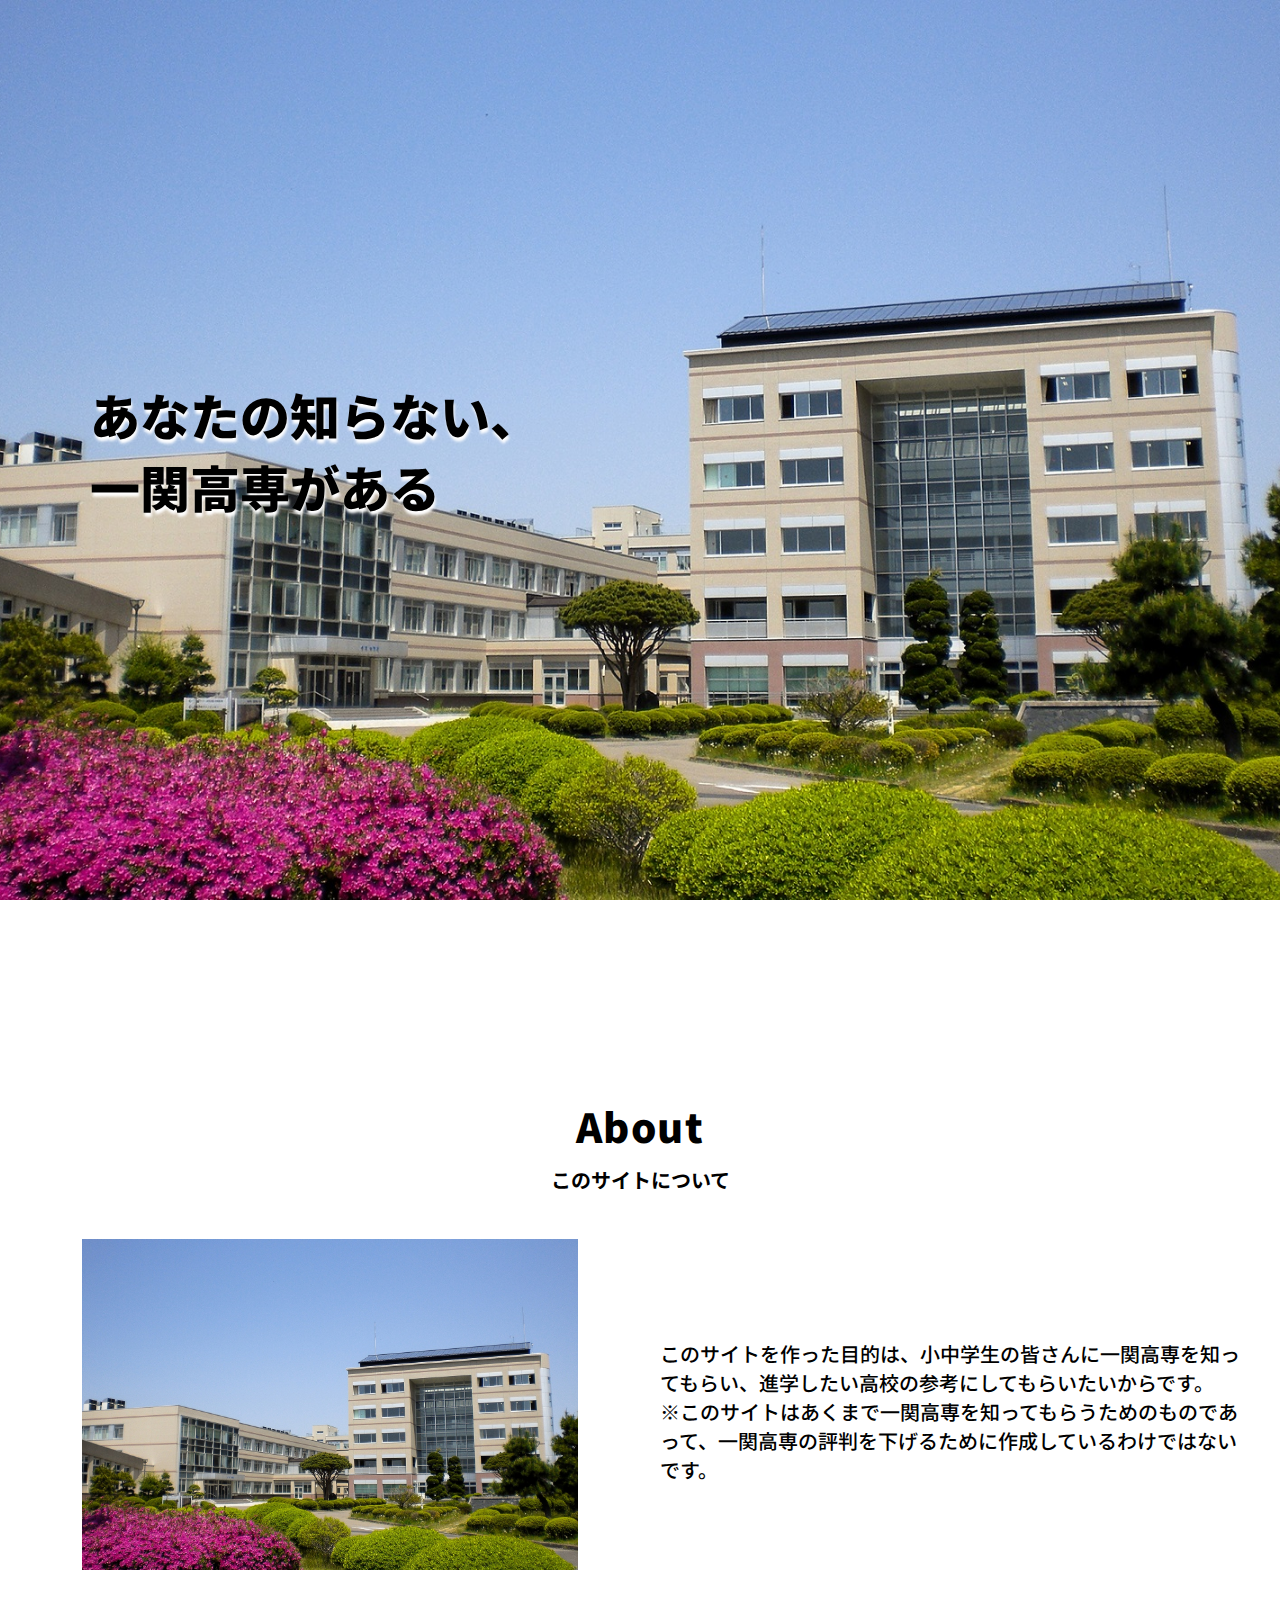
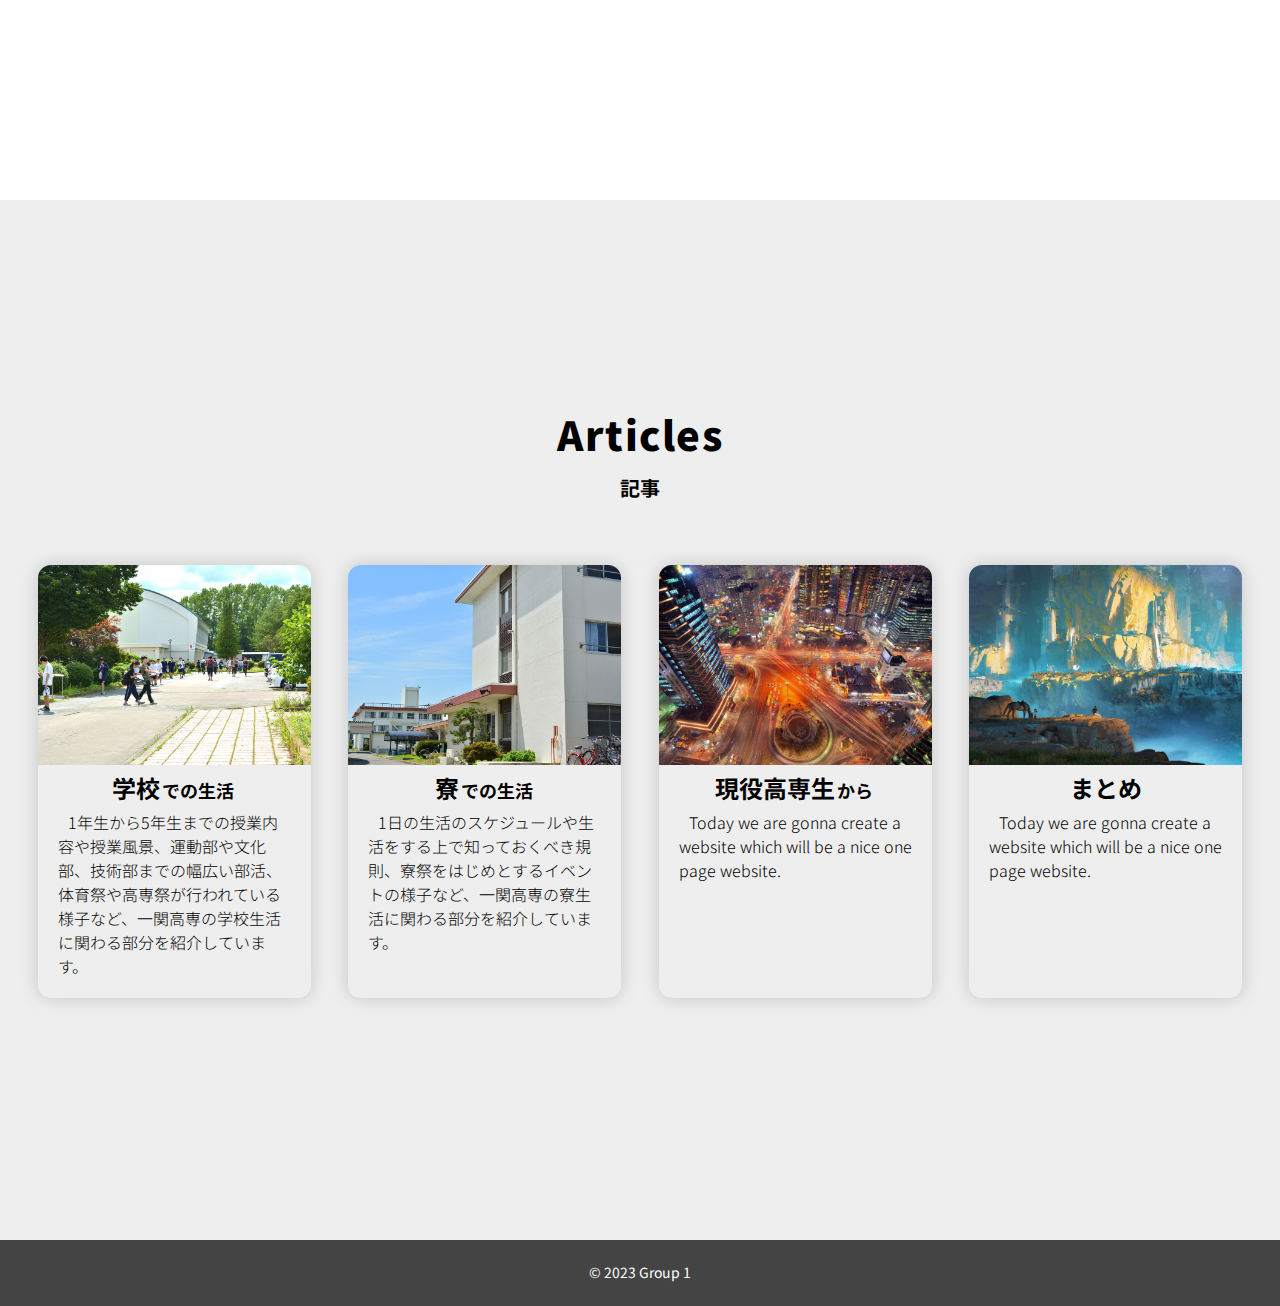
==== index.html @ a09051f8 "all done the first(students) page" ====
<!DOCTYPE html>
<html lang="ja">
<head>
    <meta charset="UTF-8">
    <meta name="viewport" content="width=device-width, initial-scale=1.0">
    <title>高専生の日常が丸わかり | トップページ</title>
    <meta name="description" content="トップページ | 高専生の日常が丸わかり">
    <link rel="icon" href="./images/badge.png">
    <link rel="stylesheet" href="./style.css">
</head>

<body>
    <!-- <header>
        <div class="header container">
            <div class="nav-bar">
                <div class="nav-list"></div>
            </div>
            <nav>
                <div class="hamburger"><div class="bar"></div></div>
                <ul>
                    <li><a href="./">Home</a></li>
                    <li><a href="./">Article</a></li>
                    <li><a href="./">About</a></li>
                </ul>
            </nav>
        </div>
    </header> -->

    <!-- Hero Section -->
    <section id="hero">
        <div class="hero container">
            <div>
                <h1>あなたの知らない、</h1>
                <h1>一関高専がある</h1>
            </div>
        </div>
    </section>
    <!-- End Hero Section -->
    
    <!-- About Section -->
    <section id="about">
        <div class="about container">
            <div class="about-top">
                <h1 class="section-title">About</h1>
                <p class="section-title-description">このサイトについて</p>
            </div>
            <div class="about-bottom">
                <div class="about-img">
                    <img src="./images/hero.jpg" alt="">
                </div>
                <div class="about-text">
                    <p>このサイトを作った目的は、小中学生の皆さんに一関高専を知ってもらい、進学したい高校の参考にしてもらいたいからです。<br>※このサイトはあくまで一関高専を知ってもらうためのものであって、一関高専の評判を下げるために作成しているわけではないです。</p>
                </div>
            </div>
        </div>
    </section>
    <!-- End About Section -->

    <!-- Article Section -->
    <section id="article">
        <div class="article container">
            <div class="article-top">
                <h1 class="section-title">Articles</h1>
                <p class="section-title-description">記事</p>
            </div>
            <div class="article-bottom">
                <div class="article-item">
                    <a href="./pages/school/" class="article-img">
                        <img src="./images/school-top.jpg" alt="ダミー画像">
                    </a>
                    <h2>学校<span>での生活</span></h2>
                    <p>1年生から5年生までの授業内容や授業風景、運動部や文化部、技術部までの幅広い部活、体育祭や高専祭が行われている様子など、一関高専の学校生活に関わる部分を紹介しています。</p>
                </div>
                <div class="article-item">
                    <a href="./pages/dormitory/" class="article-img">
                        <img src="./images/dormitory-top.jpg" alt="ダミー画像">
                    </a>
                    <h2>寮<span>での生活</span></h2>
                    <p>1日の生活のスケジュールや生活をする上で知っておくべき規則、寮祭をはじめとするイベントの様子など、一関高専の寮生活に関わる部分を紹介しています。</p>
                </div>
                <div class="article-item">
                    <a href="./pages/from-us/" class="article-img">
                        <img src="./images/from-us.jpg" alt="ダミー画像">
                    </a>
                    <h2>現役高専生<span>から</span></h2>
                    <p>Today we are gonna create a website which will be a nice one page website. </p>
                </div>
                <div class="article-item">
                    <a href="./pages/finish/" class="article-img">
                        <img src="./images/finish.jpg" alt="ダミー画像">
                    </a>
                    <h2>まとめ</h2>
                    <p>Today we are gonna create a website which will be a nice one page website. </p>
                </div>

            </div>
        </div>
    </section>
    <!-- End Article Section -->

    <footer>
        <small>&copy; 2023 Group 1</small>
    </footer>
</body>
</html>
---- style.css ----
@import url("https://fonts.googleapis.com/css2?family=Noto+Sans+JP:wght@300;500;700;900&display=swap");
* {
  padding: 0;
  margin: 0;
  box-sizing: border-box;
}

html {
  font-size: 10px;
  font-family: "Noto Sans JP", sans-serif;
  background-color: #eee;
}

a {
  text-decoration: none;
}

img {
  width: 100%;
  height: 100%;
}

.container {
  min-height: 100vh;
  display: flex;
  align-content: center;
  justify-content: center;
  align-items: center;
  text-align: center;
  flex-wrap: wrap;
  width: 100%;
}

.section-title {
  font-size: 4rem;
  font-weight: 900;
  margin-bottom: 10px;
  letter-spacing: 0.15rem;
}
.section-title-description {
  font-size: 2rem;
  font-weight: 700;
  text-align: center;
  margin-bottom: 25px;
}

/* ===== Header =====*/
header {
  position: fixed;
  z-index: 1000;
  top: 0;
  left: 0;
  width: 100%;
  height: auto;
  background-image: linear-gradient(45deg, #FF6B95, #FFC796);
}
header .header {
  min-height: 8vh;
  background-color: linear-gradient(45deg, #FF6B95, #FFC796);
  transition: 0.3 ease background-color;
}
header nav {
  display: flex;
  align-items: center;
  justify-content: center;
  width: 100%;
  height: 100%;
}
header nav ul {
  list-style-type: none;
  position: initial;
  display: block;
  width: -moz-fit-content;
  width: fit-content;
}
header nav ul li {
  display: inline-block;
}
header nav ul li:hover a {
  color: crimson;
}
header nav ul li a {
  font-size: 1.8rem;
  color: white;
}
header nav ul li a::after {
  display: none;
}
header .hamburger {
  display: none;
  height: 60px;
  width: 60px;
  border: 3px solid #fff;
}

/* ===== End Header =====*/
/* ====== Hero Section ====== */
#hero {
  background-image: url(./images/hero.jpg);
  background-size: cover;
  background-position: top center;
  position: relative;
  z-index: 1;
}
@media (max-width: 550px) {
  #hero {
    background-image: url(./images/hero_long.jpg);
  }
}
#hero::after {
  content: "";
  position: absolute;
  left: 0;
  top: 0;
  height: 100%;
  width: 100%;
  background-color: #fff;
  opacity: 0;
  z-index: -1;
}
#hero .hero {
  max-width: 1200px;
  margin: 0 auto;
  padding: 0 50px;
  justify-content: flex-start;
}
#hero h1 {
  display: block;
  width: -moz-fit-content;
  width: fit-content;
  font-size: 5rem;
  font-weight: 900;
  position: relative;
  color: black;
  text-shadow: 1px 4px 3px #fff;
}

/* ====== End Hero Section ====== */
/* ====== About Section ====== */
#about {
  background: #fff;
}
#about .about-top {
  max-width: 500px;
}
#about .about-bottom {
  flex-direction: row;
  align-items: center;
  justify-content: center;
  margin: 20px;
}
@media (min-width: 768px) {
  #about .about-bottom {
    display: flex;
    flex-wrap: wrap;
  }
}
#about .about-img {
  margin: 0 auto;
  margin-bottom: 10px;
}
@media (min-width: 601px) {
  #about .about-img {
    width: 70%;
  }
}
@media (min-width: 768px) {
  #about .about-img {
    width: 50%;
  }
}
@media (min-width: 1200px) {
  #about .about-img {
    width: 40%;
  }
}
#about .about-text {
  text-align: left;
  font-size: 1.5rem;
  font-weight: 500;
}
@media (min-width: 768px) {
  #about .about-text {
    font-size: 1.75rem;
    padding: 20px;
    width: 50%;
  }
}
@media (min-width: 1200px) {
  #about .about-text {
    font-size: 2rem;
  }
}

/* ====== End About Section ====== */
/* ====== Article Section ====== */
#article .article {
  flex-direction: column;
  margin: 70px auto;
}
#article .article-top {
  max-width: 500px;
}
#article .article-bottom {
  display: flex;
  justify-content: center;
  flex-wrap: wrap;
}
@media (min-width: 768px) {
  #article .article-bottom {
    flex-basis: 45%;
    margin: 2.5%;
  }
}
@media (min-width: 1200px) {
  #article .article-bottom {
    flex-basis: 22%;
    margin: 1.5%;
  }
}
#article .article-img {
  height: 20rem;
  display: flex;
  overflow: hidden;
  position: relative;
}
#article .article-img img {
  -o-object-fit: cover;
     object-fit: cover;
  transition: 0.3s ease;
}
#article .article-item {
  flex-basis: 80%;
  display: inline-block;
  align-items: flex-start;
  justify-content: center;
  flex-direction: column;
  border-radius: 13px;
  padding-bottom: 20px;
  margin: 3%;
  background-size: cover;
  box-shadow: 0 0 18px 0 rgba(0, 0, 0, 0.1725490196);
  transition: 0.3s ease box-shadow;
  overflow: hidden;
}
@media (min-width: 600px) {
  #article .article-item {
    flex-basis: 65%;
  }
}
@media (min-width: 768px) {
  #article .article-item {
    flex-basis: 45%;
    margin: 2.5%;
  }
}
@media (min-width: 1200px) {
  #article .article-item {
    flex-basis: 22%;
    margin: 1.5%;
  }
}
#article .article-item h2 {
  padding: 5px 20px;
  font-size: 2.4rem;
  font-weight: 700;
}
#article .article-item span {
  font-size: 1.8rem;
  font-weight: 700;
  padding: 0 2px;
}
#article .article-item p {
  padding: 0 20px;
  font-size: 1.6rem;
  font-weight: 300;
  text-indent: 1rem;
  text-align: left;
}
#article .article-item:hover {
  box-shadow: 0px 0px 5px 0px rgba(0, 0, 0, 0.1725490196);
}
#article .article-item:hover .article-img img {
  transform: scale(1.1);
}

/* ====== End Article Section ====== */
/* ====== Footer====== */
footer {
  padding: 25px 0;
  text-align: center;
  background: #444;
}
footer small {
  color: #fff;
  font-size: 14px;
  line-height: 1;
}

/* ====== End Footer ====== *//*# sourceMappingURL=style.css.map */
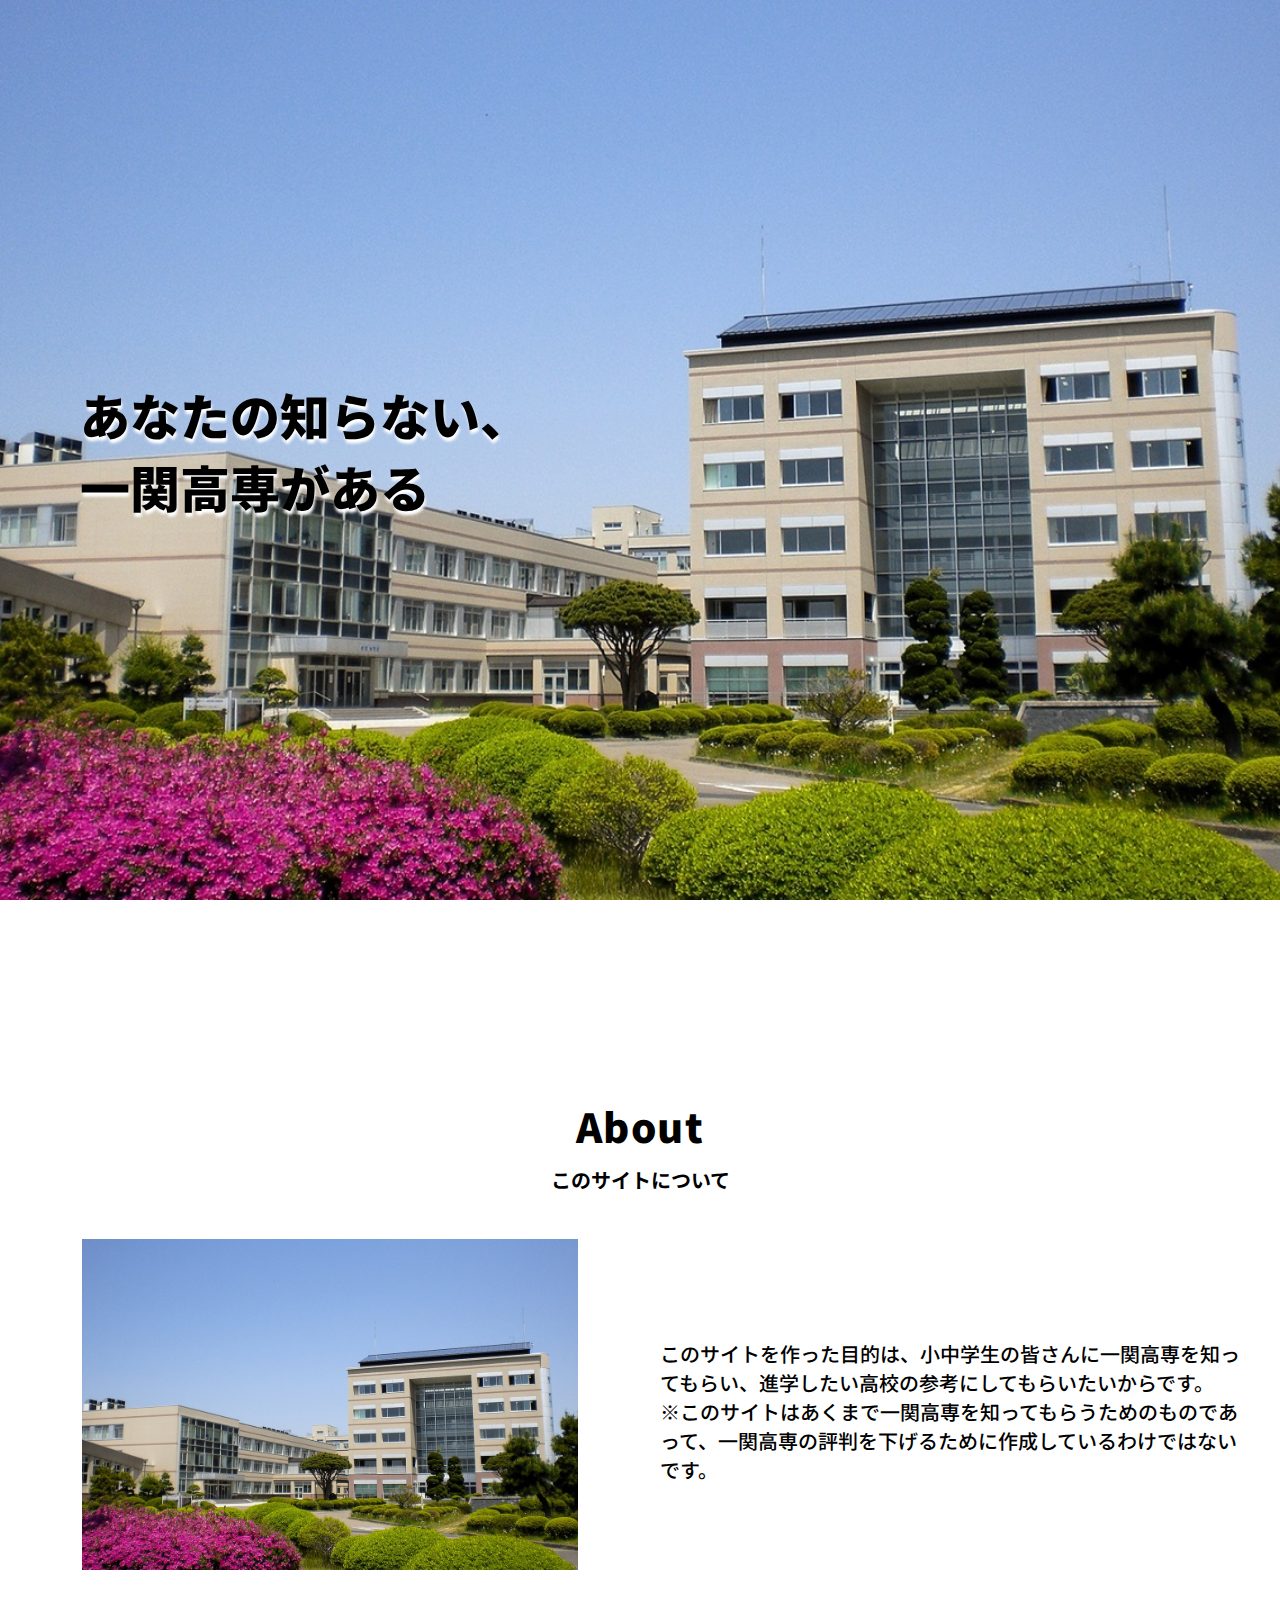
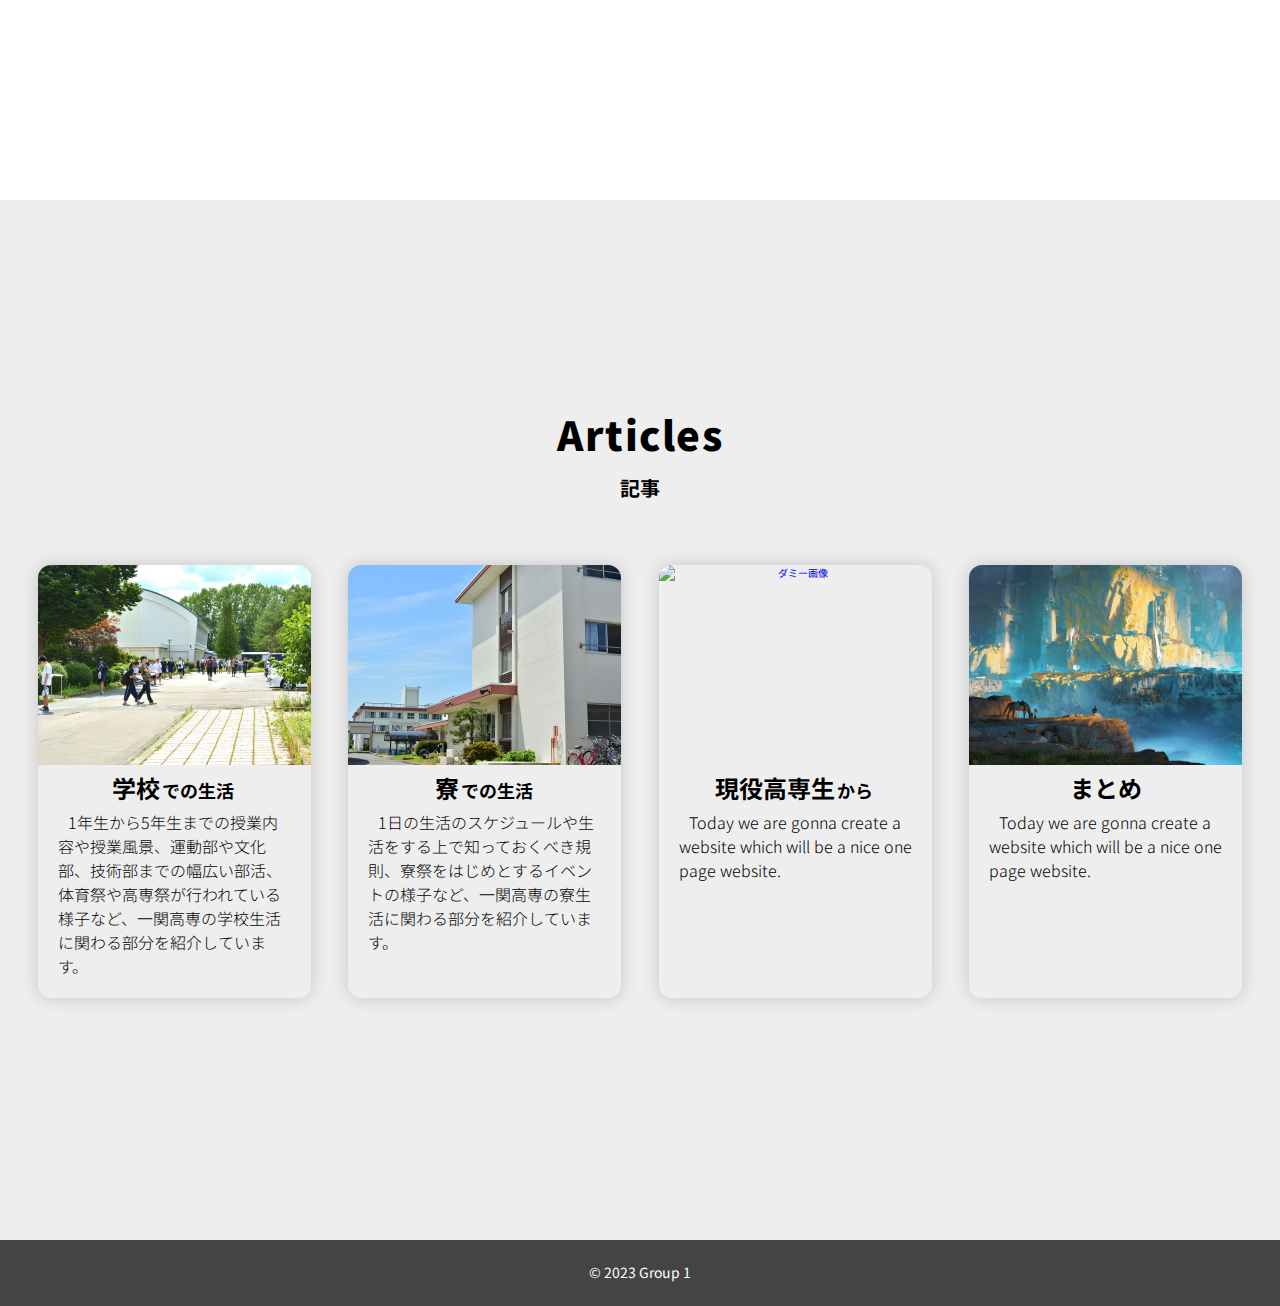
==== commit cdffbbef: "all done the event page" ====
--- a/index.html
+++ b/index.html
@@ -12,16 +12,10 @@
 <body>
     <!-- <header>
         <div class="header container">
-            <div class="nav-bar">
-                <div class="nav-list"></div>
-            </div>
+            <div class="nav-bar"><div class="nav-list"></div></div>
             <nav>
                 <div class="hamburger"><div class="bar"></div></div>
-                <ul>
-                    <li><a href="./">Home</a></li>
-                    <li><a href="./">Article</a></li>
-                    <li><a href="./">About</a></li>
-                </ul>
+                <ul><li><a href="./">Home</a></li></ul>
             </nav>
         </div>
     </header> -->
@@ -29,8 +23,8 @@
     <!-- Hero Section -->
     <section id="hero">
         <div class="hero container">
-            <div>
-                <h1>あなたの知らない、</h1>
+            <div class="hero-title">
+                <h1>あなたの<wbr>知らない、</h1>
                 <h1>一関高専がある</h1>
             </div>
         </div>
--- a/style.css
+++ b/style.css
@@ -102,7 +102,7 @@
   position: relative;
   z-index: 1;
 }
-@media (max-width: 550px) {
+@media (max-width: 667px) {
   #hero {
     background-image: url(./images/hero_long.jpg);
   }
@@ -121,16 +121,25 @@
 #hero .hero {
   max-width: 1200px;
   margin: 0 auto;
-  padding: 0 50px;
   justify-content: flex-start;
 }
+#hero .hero-title {
+  padding: 0 20px;
+}
+@media (min-width: 1200px) {
+  #hero .hero-title {
+    padding: 0 40px;
+  }
+}
 #hero h1 {
+  font-size: clamp(4rem, 8vw, 5rem);
+  word-break: keep-all;
+  font-weight: 900;
+  text-align: left;
+  position: relative;
   display: block;
   width: -moz-fit-content;
   width: fit-content;
-  font-size: 5rem;
-  font-weight: 900;
-  position: relative;
   color: black;
   text-shadow: 1px 4px 3px #fff;
 }
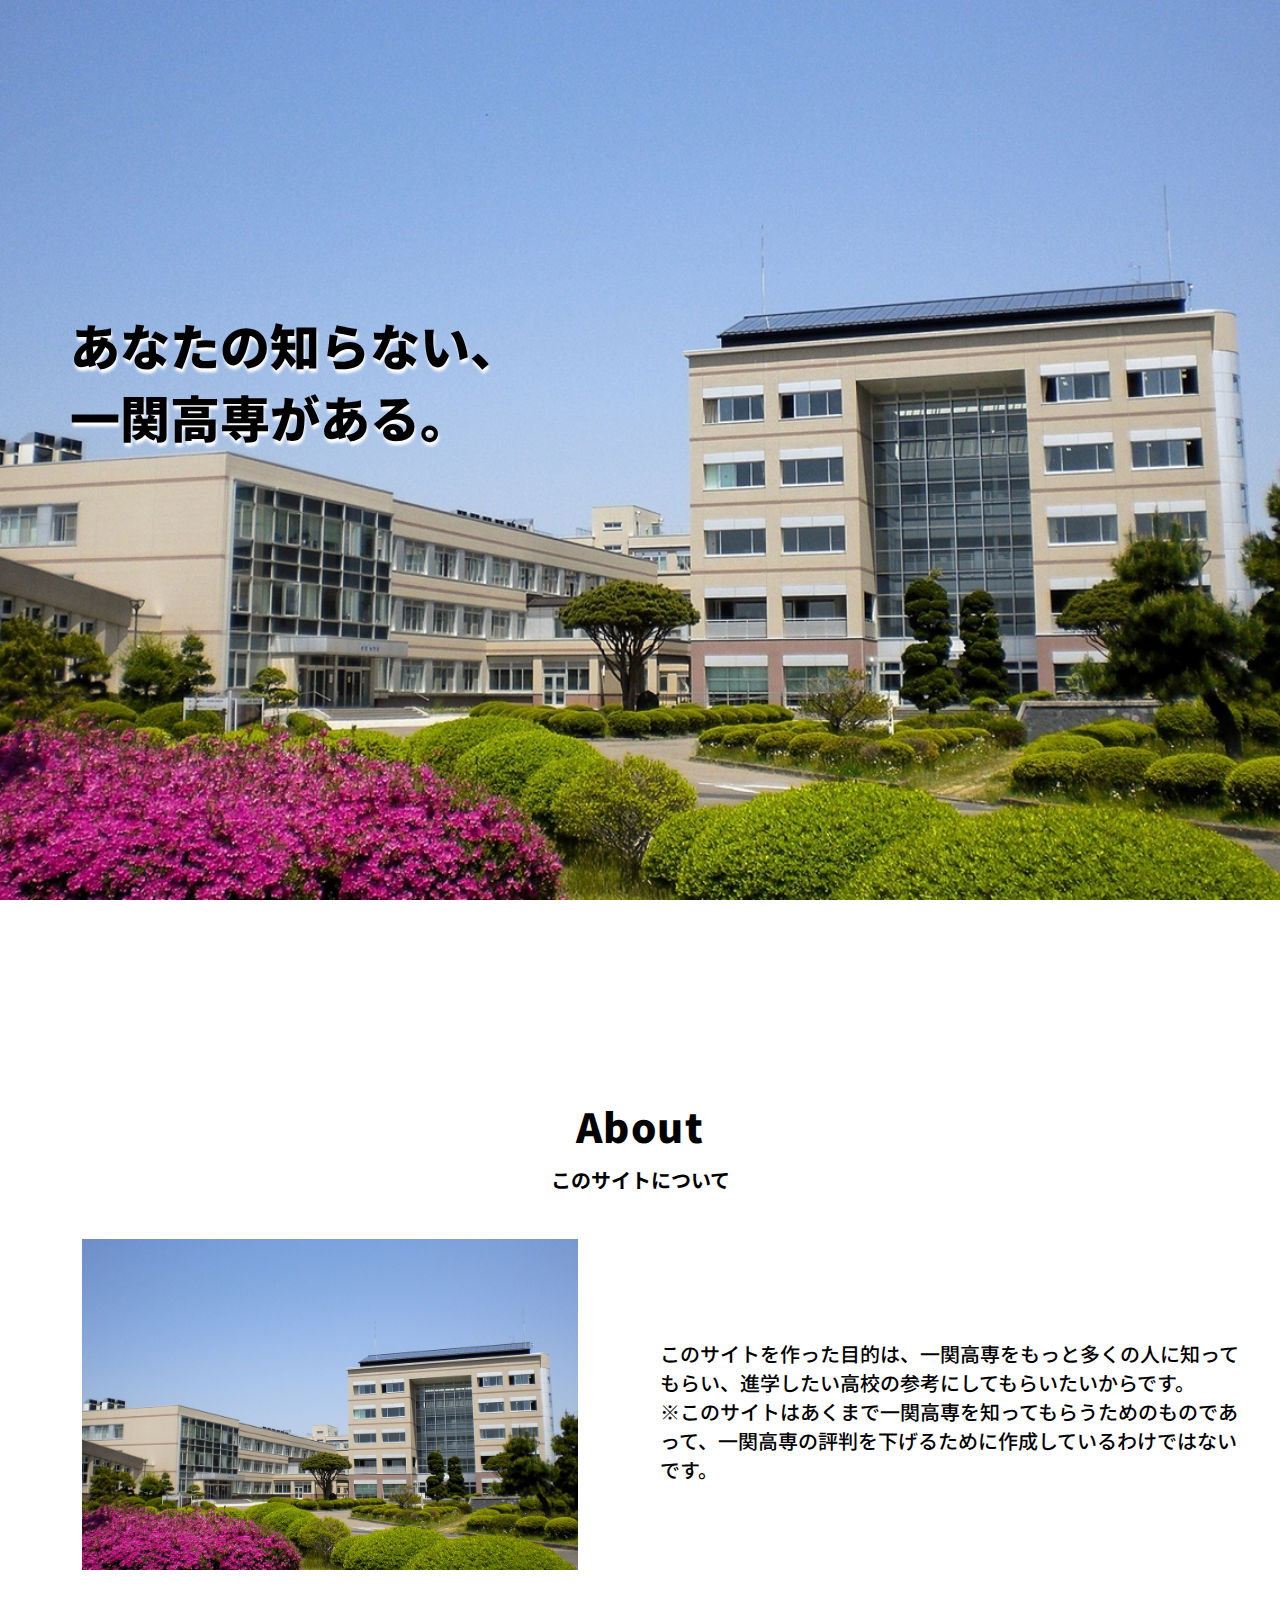
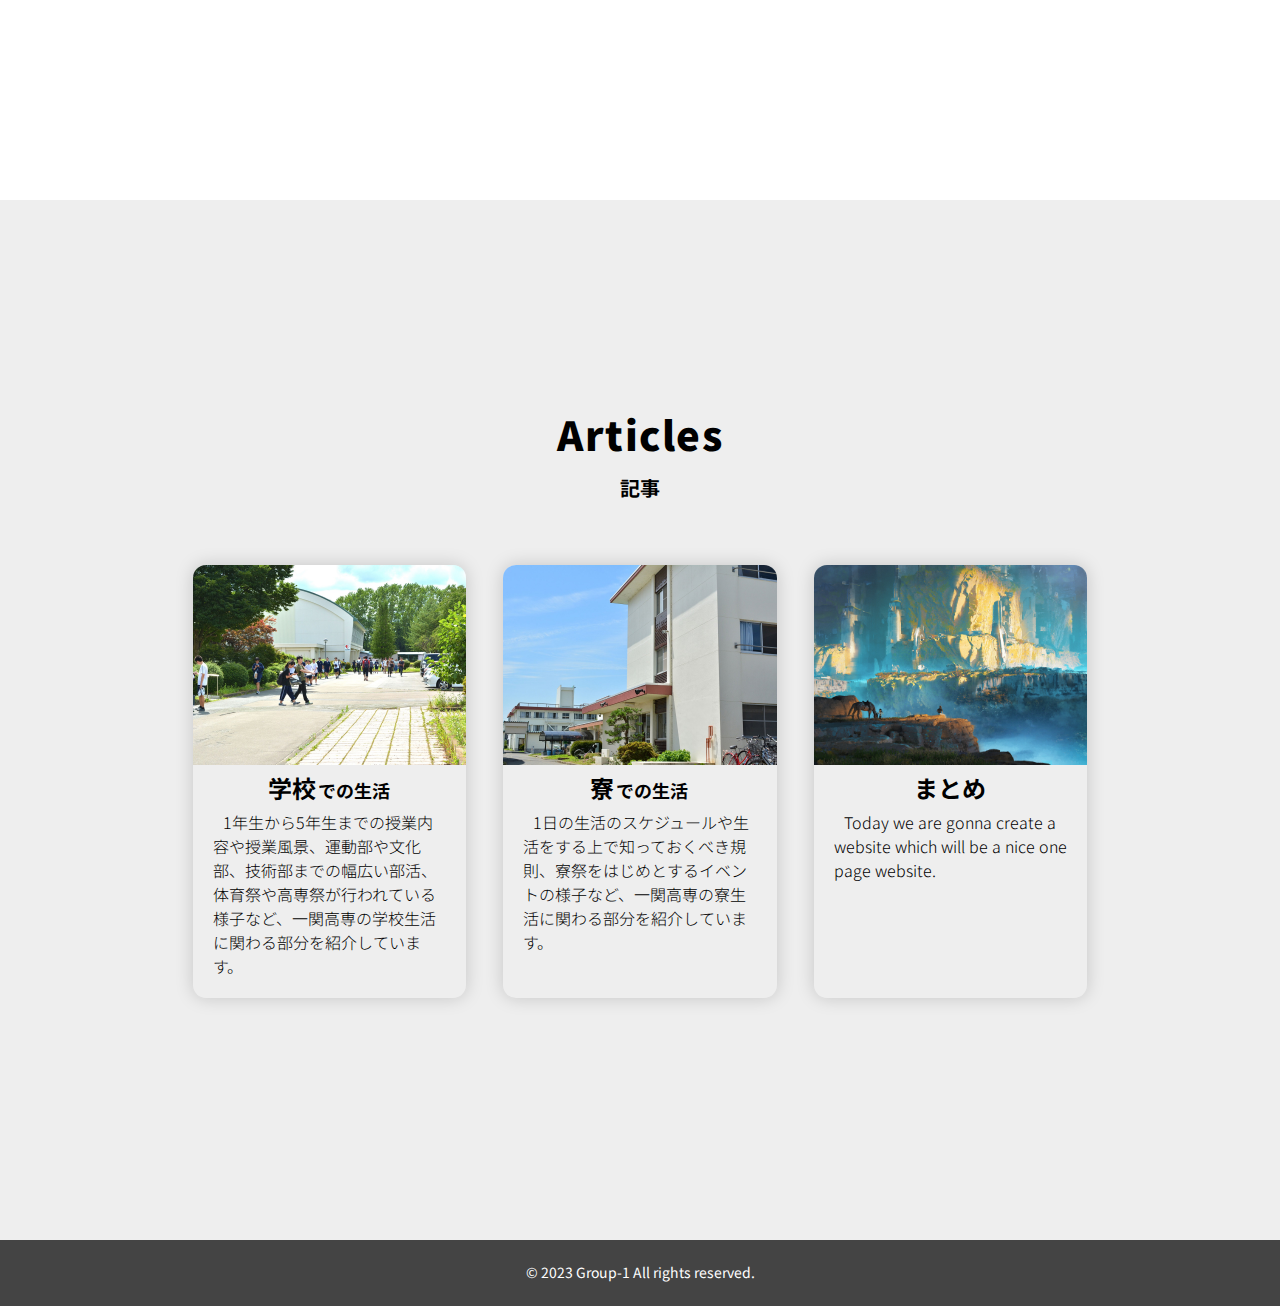
==== commit caae21f3: "adjusted top page title" ====
--- a/index.html
+++ b/index.html
@@ -25,7 +25,7 @@
         <div class="hero container">
             <div class="hero-title">
                 <h1>あなたの<wbr>知らない、</h1>
-                <h1>一関高専がある</h1>
+                <h1>一関高専<wbr>がある。</h1>
             </div>
         </div>
     </section>
@@ -43,7 +43,7 @@
                     <img src="./images/hero.jpg" alt="">
                 </div>
                 <div class="about-text">
-                    <p>このサイトを作った目的は、小中学生の皆さんに一関高専を知ってもらい、進学したい高校の参考にしてもらいたいからです。<br>※このサイトはあくまで一関高専を知ってもらうためのものであって、一関高専の評判を下げるために作成しているわけではないです。</p>
+                    <p>このサイトを作った目的は、一関高専をもっと多くの人に知ってもらい、進学したい高校の参考にしてもらいたいからです。<br>※このサイトはあくまで一関高専を知ってもらうためのものであって、一関高専の評判を下げるために作成しているわけではないです。</p>
                 </div>
             </div>
         </div>
@@ -72,13 +72,7 @@
                     <h2>寮<span>での生活</span></h2>
                     <p>1日の生活のスケジュールや生活をする上で知っておくべき規則、寮祭をはじめとするイベントの様子など、一関高専の寮生活に関わる部分を紹介しています。</p>
                 </div>
-                <div class="article-item">
-                    <a href="./pages/from-us/" class="article-img">
-                        <img src="./images/from-us.jpg" alt="ダミー画像">
-                    </a>
-                    <h2>現役高専生<span>から</span></h2>
-                    <p>Today we are gonna create a website which will be a nice one page website. </p>
-                </div>
+                <!-- 最悪、要らない -->
                 <div class="article-item">
                     <a href="./pages/finish/" class="article-img">
                         <img src="./images/finish.jpg" alt="ダミー画像">
@@ -93,7 +87,7 @@
     <!-- End Article Section -->
 
     <footer>
-        <small>&copy; 2023 Group 1</small>
+        <small>&copy; 2023 Group-1 All rights reserved.</small>
     </footer>
 </body>
 </html>--- a/style.css
+++ b/style.css
@@ -18,6 +18,19 @@
 img {
   width: 100%;
   height: 100%;
+}
+
+::-webkit-scrollbar {
+  width: 7.5px;
+}
+
+::-webkit-scrollbar-thumb {
+  background: rgba(81, 81, 81, 0.259);
+  border-radius: 999px;
+}
+
+::-webkit-scrollbar-track {
+  background: #eee;
 }
 
 .container {
@@ -124,24 +137,29 @@
   justify-content: flex-start;
 }
 #hero .hero-title {
-  padding: 0 20px;
-}
-@media (min-width: 1200px) {
+  margin: 0 30px;
+  position: relative;
+}
+@media (max-width: 667px) {
   #hero .hero-title {
-    padding: 0 40px;
+    margin: 0 0 0 30px;
+  }
+}
+@media (max-width: 1300px) {
+  #hero .hero-title {
+    top: -70px;
   }
 }
 #hero h1 {
-  font-size: clamp(4rem, 8vw, 5rem);
+  font-size: clamp(4.2rem, 8vw, 5rem);
   word-break: keep-all;
   font-weight: 900;
   text-align: left;
-  position: relative;
+  color: black;
+  text-shadow: 1px 4px 3px #fff;
   display: block;
   width: -moz-fit-content;
   width: fit-content;
-  color: black;
-  text-shadow: 1px 4px 3px #fff;
 }
 
 /* ====== End Hero Section ====== */
@@ -149,6 +167,9 @@
 #about {
   background: #fff;
 }
+#about .about {
+  padding: 70px 0;
+}
 #about .about-top {
   max-width: 500px;
 }
@@ -205,7 +226,7 @@
 /* ====== Article Section ====== */
 #article .article {
   flex-direction: column;
-  margin: 70px auto;
+  margin: 70px 0;
 }
 #article .article-top {
   max-width: 500px;
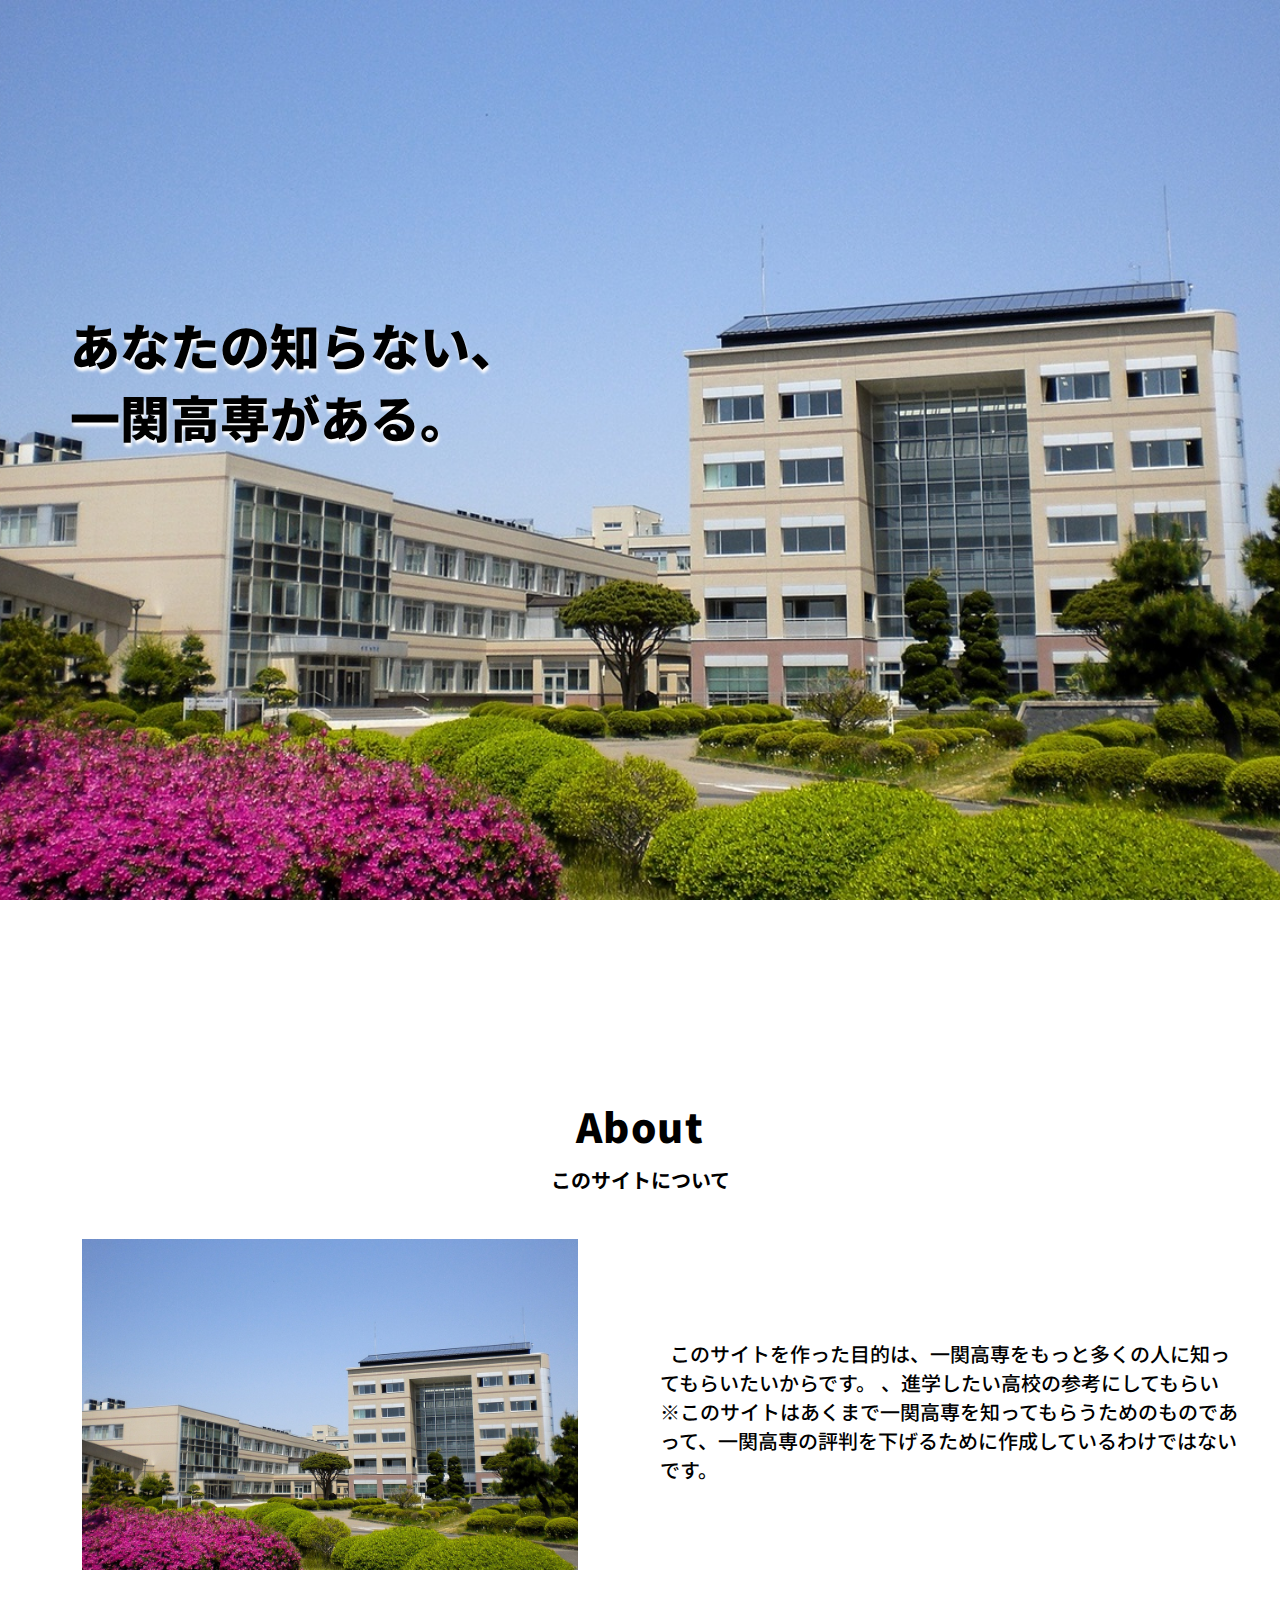
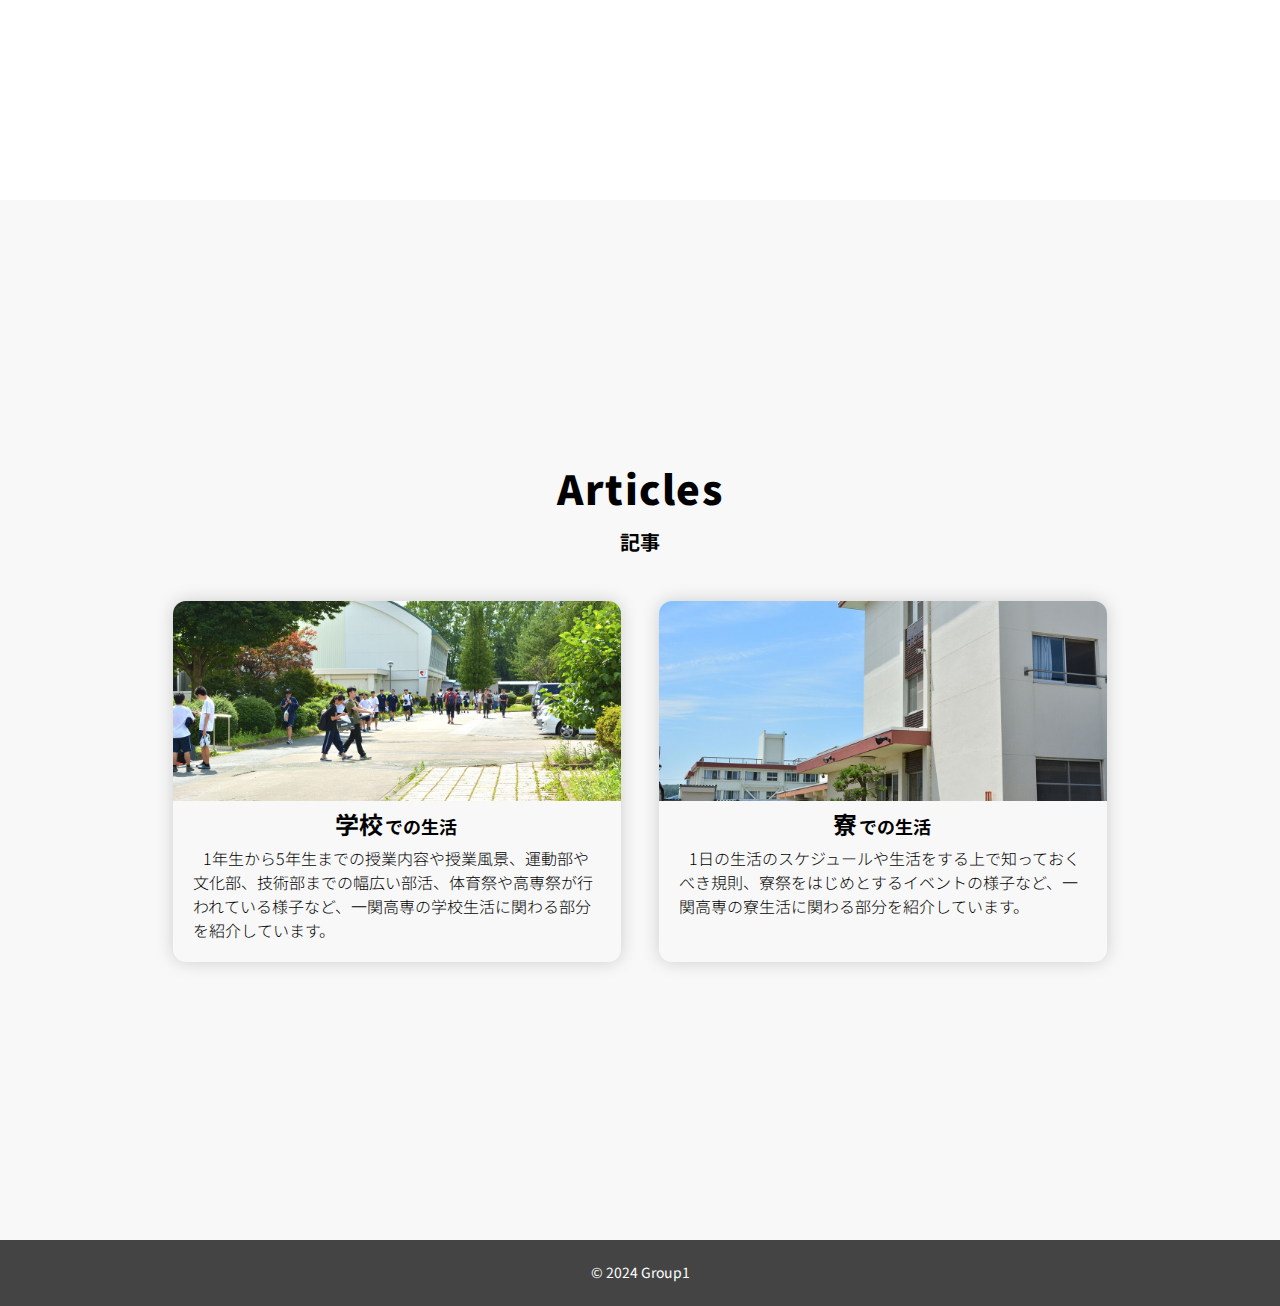
==== commit 51621a2d: "undone the about of top page" ====
--- a/index.html
+++ b/index.html
@@ -10,16 +10,6 @@
 </head>
 
 <body>
-    <!-- <header>
-        <div class="header container">
-            <div class="nav-bar"><div class="nav-list"></div></div>
-            <nav>
-                <div class="hamburger"><div class="bar"></div></div>
-                <ul><li><a href="./">Home</a></li></ul>
-            </nav>
-        </div>
-    </header> -->
-
     <!-- Hero Section -->
     <section id="hero">
         <div class="hero container">
@@ -43,7 +33,9 @@
                     <img src="./images/hero.jpg" alt="">
                 </div>
                 <div class="about-text">
-                    <p>このサイトを作った目的は、一関高専をもっと多くの人に知ってもらい、進学したい高校の参考にしてもらいたいからです。<br>※このサイトはあくまで一関高専を知ってもらうためのものであって、一関高専の評判を下げるために作成しているわけではないです。</p>
+                    <p>このサイトを作った目的は、一関高専をもっと多くの人に知ってもらいたいからです。
+                        、進学したい高校の参考にしてもらい
+                        <br>※このサイトはあくまで一関高専を知ってもらうためのものであって、一関高専の評判を下げるために作成しているわけではないです。</p>
                 </div>
             </div>
         </div>
@@ -72,22 +64,13 @@
                     <h2>寮<span>での生活</span></h2>
                     <p>1日の生活のスケジュールや生活をする上で知っておくべき規則、寮祭をはじめとするイベントの様子など、一関高専の寮生活に関わる部分を紹介しています。</p>
                 </div>
-                <!-- 最悪、要らない -->
-                <div class="article-item">
-                    <a href="./pages/finish/" class="article-img">
-                        <img src="./images/finish.jpg" alt="ダミー画像">
-                    </a>
-                    <h2>まとめ</h2>
-                    <p>Today we are gonna create a website which will be a nice one page website. </p>
-                </div>
-
             </div>
         </div>
     </section>
     <!-- End Article Section -->
 
     <footer>
-        <small>&copy; 2023 Group-1 All rights reserved.</small>
+        <small>&copy; 2024 Group1</small>
     </footer>
 </body>
 </html>--- a/style.css
+++ b/style.css
@@ -8,7 +8,7 @@
 html {
   font-size: 10px;
   font-family: "Noto Sans JP", sans-serif;
-  background-color: #eee;
+  background-color: #f8f8f8;
 }
 
 a {
@@ -18,19 +18,6 @@
 img {
   width: 100%;
   height: 100%;
-}
-
-::-webkit-scrollbar {
-  width: 7.5px;
-}
-
-::-webkit-scrollbar-thumb {
-  background: rgba(81, 81, 81, 0.259);
-  border-radius: 999px;
-}
-
-::-webkit-scrollbar-track {
-  background: #eee;
 }
 
 .container {
@@ -57,56 +44,6 @@
   margin-bottom: 25px;
 }
 
-/* ===== Header =====*/
-header {
-  position: fixed;
-  z-index: 1000;
-  top: 0;
-  left: 0;
-  width: 100%;
-  height: auto;
-  background-image: linear-gradient(45deg, #FF6B95, #FFC796);
-}
-header .header {
-  min-height: 8vh;
-  background-color: linear-gradient(45deg, #FF6B95, #FFC796);
-  transition: 0.3 ease background-color;
-}
-header nav {
-  display: flex;
-  align-items: center;
-  justify-content: center;
-  width: 100%;
-  height: 100%;
-}
-header nav ul {
-  list-style-type: none;
-  position: initial;
-  display: block;
-  width: -moz-fit-content;
-  width: fit-content;
-}
-header nav ul li {
-  display: inline-block;
-}
-header nav ul li:hover a {
-  color: crimson;
-}
-header nav ul li a {
-  font-size: 1.8rem;
-  color: white;
-}
-header nav ul li a::after {
-  display: none;
-}
-header .hamburger {
-  display: none;
-  height: 60px;
-  width: 60px;
-  border: 3px solid #fff;
-}
-
-/* ===== End Header =====*/
 /* ====== Hero Section ====== */
 #hero {
   background-image: url(./images/hero.jpg);
@@ -205,9 +142,10 @@
   }
 }
 #about .about-text {
-  text-align: left;
   font-size: 1.5rem;
   font-weight: 500;
+  text-align: left;
+  text-indent: 1rem;
 }
 @media (min-width: 768px) {
   #about .about-text {
@@ -235,18 +173,6 @@
   display: flex;
   justify-content: center;
   flex-wrap: wrap;
-}
-@media (min-width: 768px) {
-  #article .article-bottom {
-    flex-basis: 45%;
-    margin: 2.5%;
-  }
-}
-@media (min-width: 1200px) {
-  #article .article-bottom {
-    flex-basis: 22%;
-    margin: 1.5%;
-  }
 }
 #article .article-img {
   height: 20rem;
@@ -284,10 +210,22 @@
     margin: 2.5%;
   }
 }
+@media (min-width: 990px) {
+  #article .article-item {
+    flex-basis: 40%;
+    margin: 2%;
+  }
+}
 @media (min-width: 1200px) {
   #article .article-item {
-    flex-basis: 22%;
+    flex-basis: 35%;
     margin: 1.5%;
+  }
+}
+@media (min-width: 1300px) {
+  #article .article-item {
+    flex-basis: 30%;
+    margin: 1%;
   }
 }
 #article .article-item h2 {
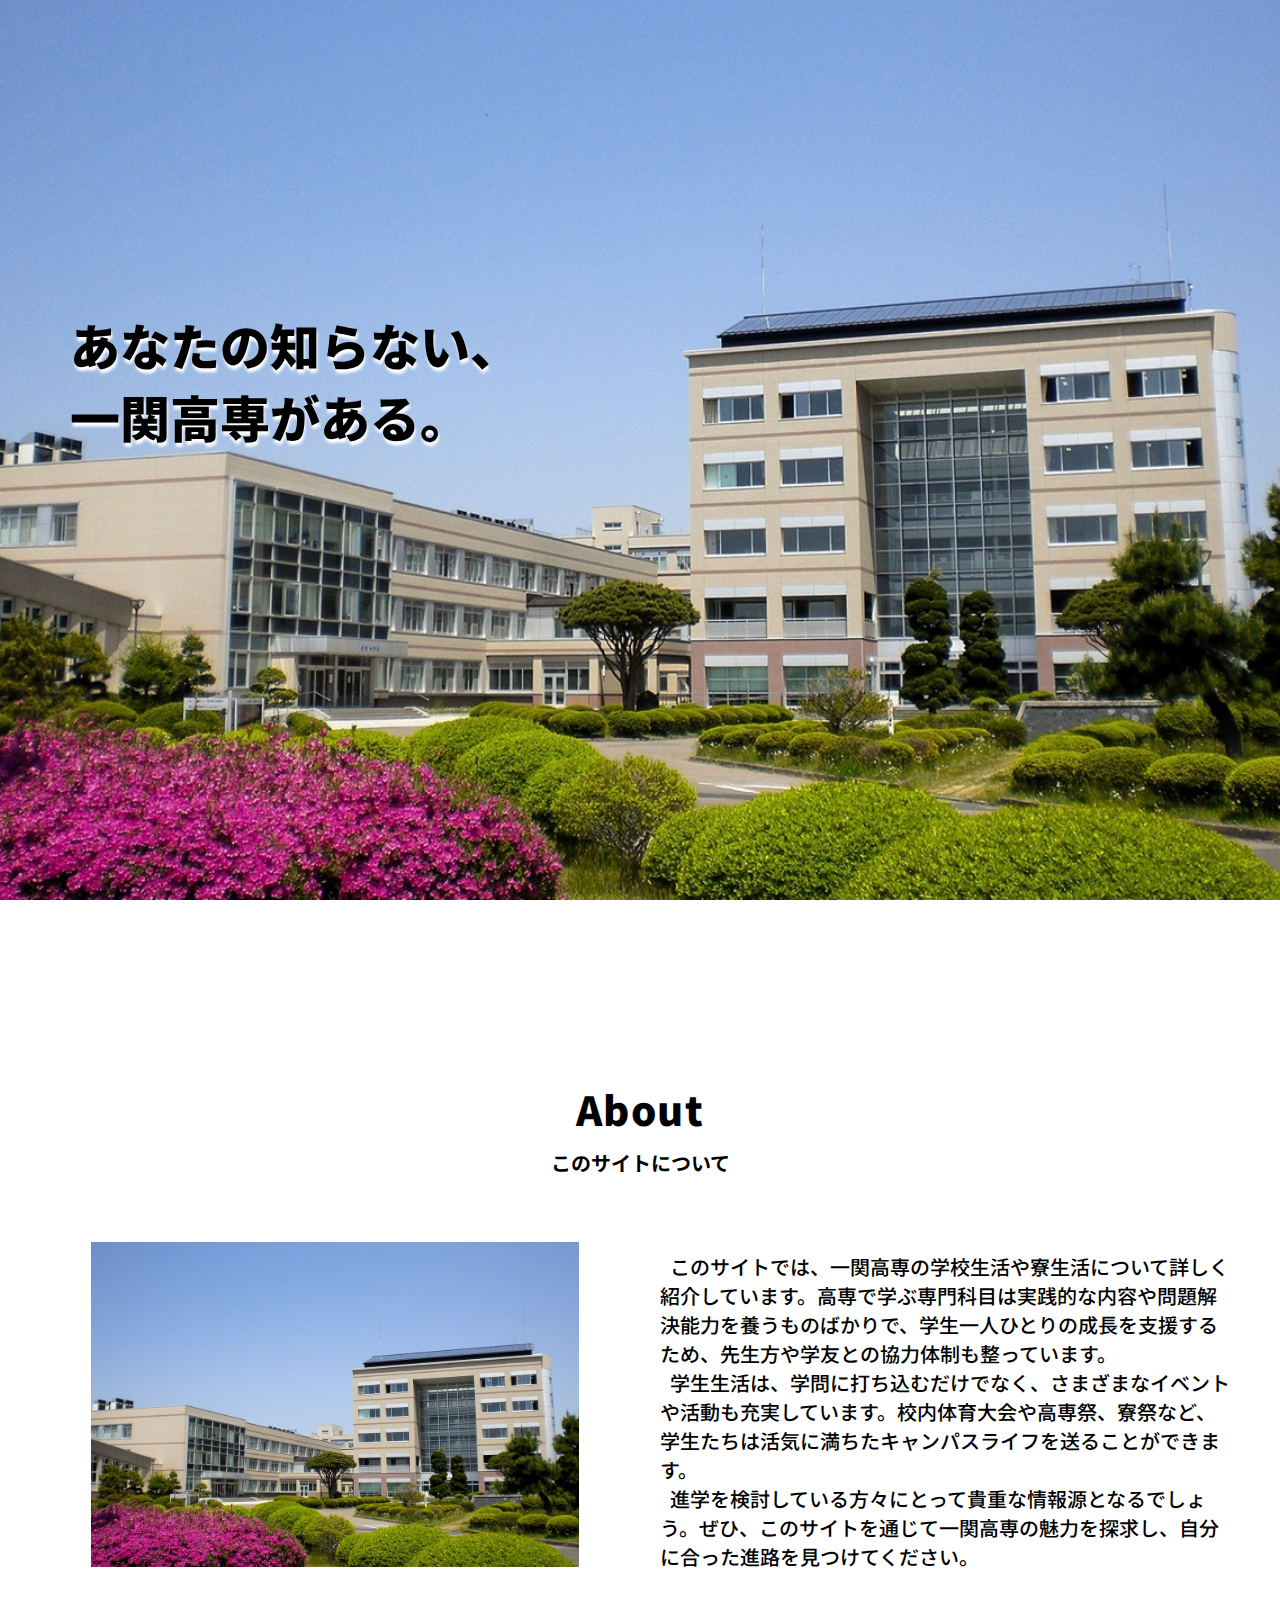
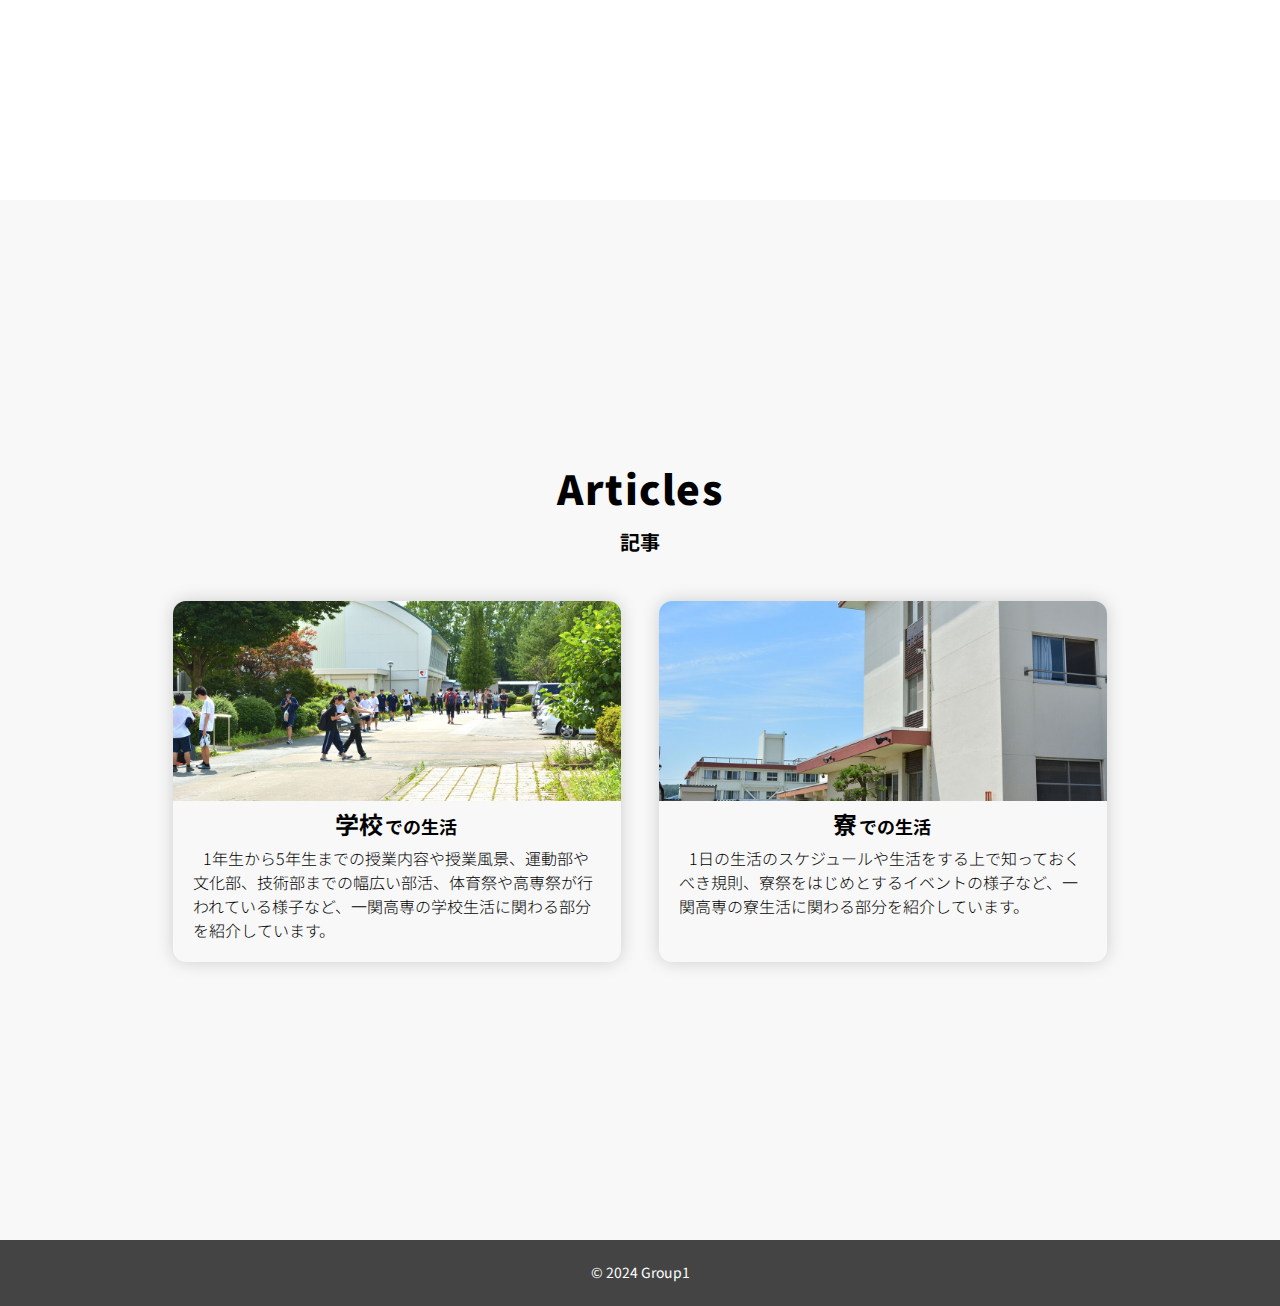
==== commit d310c279: "done the about of the homepage" ====
--- a/index.html
+++ b/index.html
@@ -33,9 +33,9 @@
                     <img src="./images/hero.jpg" alt="">
                 </div>
                 <div class="about-text">
-                    <p>このサイトを作った目的は、一関高専をもっと多くの人に知ってもらいたいからです。
-                        、進学したい高校の参考にしてもらい
-                        <br>※このサイトはあくまで一関高専を知ってもらうためのものであって、一関高専の評判を下げるために作成しているわけではないです。</p>
+                    <p>このサイトでは、一関高専の学校生活や寮生活について詳しく紹介しています。高専で学ぶ専門科目は実践的な内容や問題解決能力を養うものばかりで、学生一人ひとりの成長を支援するため、先生方や学友との協力体制も整っています。</p>
+                    <p>学生生活は、学問に打ち込むだけでなく、さまざまなイベントや活動も充実しています。校内体育大会や高専祭、寮祭など、学生たちは活気に満ちたキャンパスライフを送ることができます。</p>
+                    <p>進学を検討している方々にとって貴重な情報源となるでしょう。ぜひ、このサイトを通じて一関高専の魅力を探求し、自分に合った進路を見つけてください。</p>
                 </div>
             </div>
         </div>
--- a/style.css
+++ b/style.css
@@ -114,7 +114,7 @@
   flex-direction: row;
   align-items: center;
   justify-content: center;
-  margin: 20px;
+  margin: 30px;
 }
 @media (min-width: 768px) {
   #about .about-bottom {
@@ -142,16 +142,26 @@
   }
 }
 #about .about-text {
-  font-size: 1.5rem;
+  font-size: 1.65rem;
   font-weight: 500;
   text-align: left;
   text-indent: 1rem;
 }
 @media (min-width: 768px) {
   #about .about-text {
-    font-size: 1.75rem;
+    font-size: 1.5rem;
     padding: 20px;
     width: 50%;
+  }
+}
+@media (min-width: 880px) {
+  #about .about-text {
+    font-size: 1.75rem;
+  }
+}
+@media (min-width: 1065px) {
+  #about .about-text {
+    font-size: 1.9rem;
   }
 }
 @media (min-width: 1200px) {
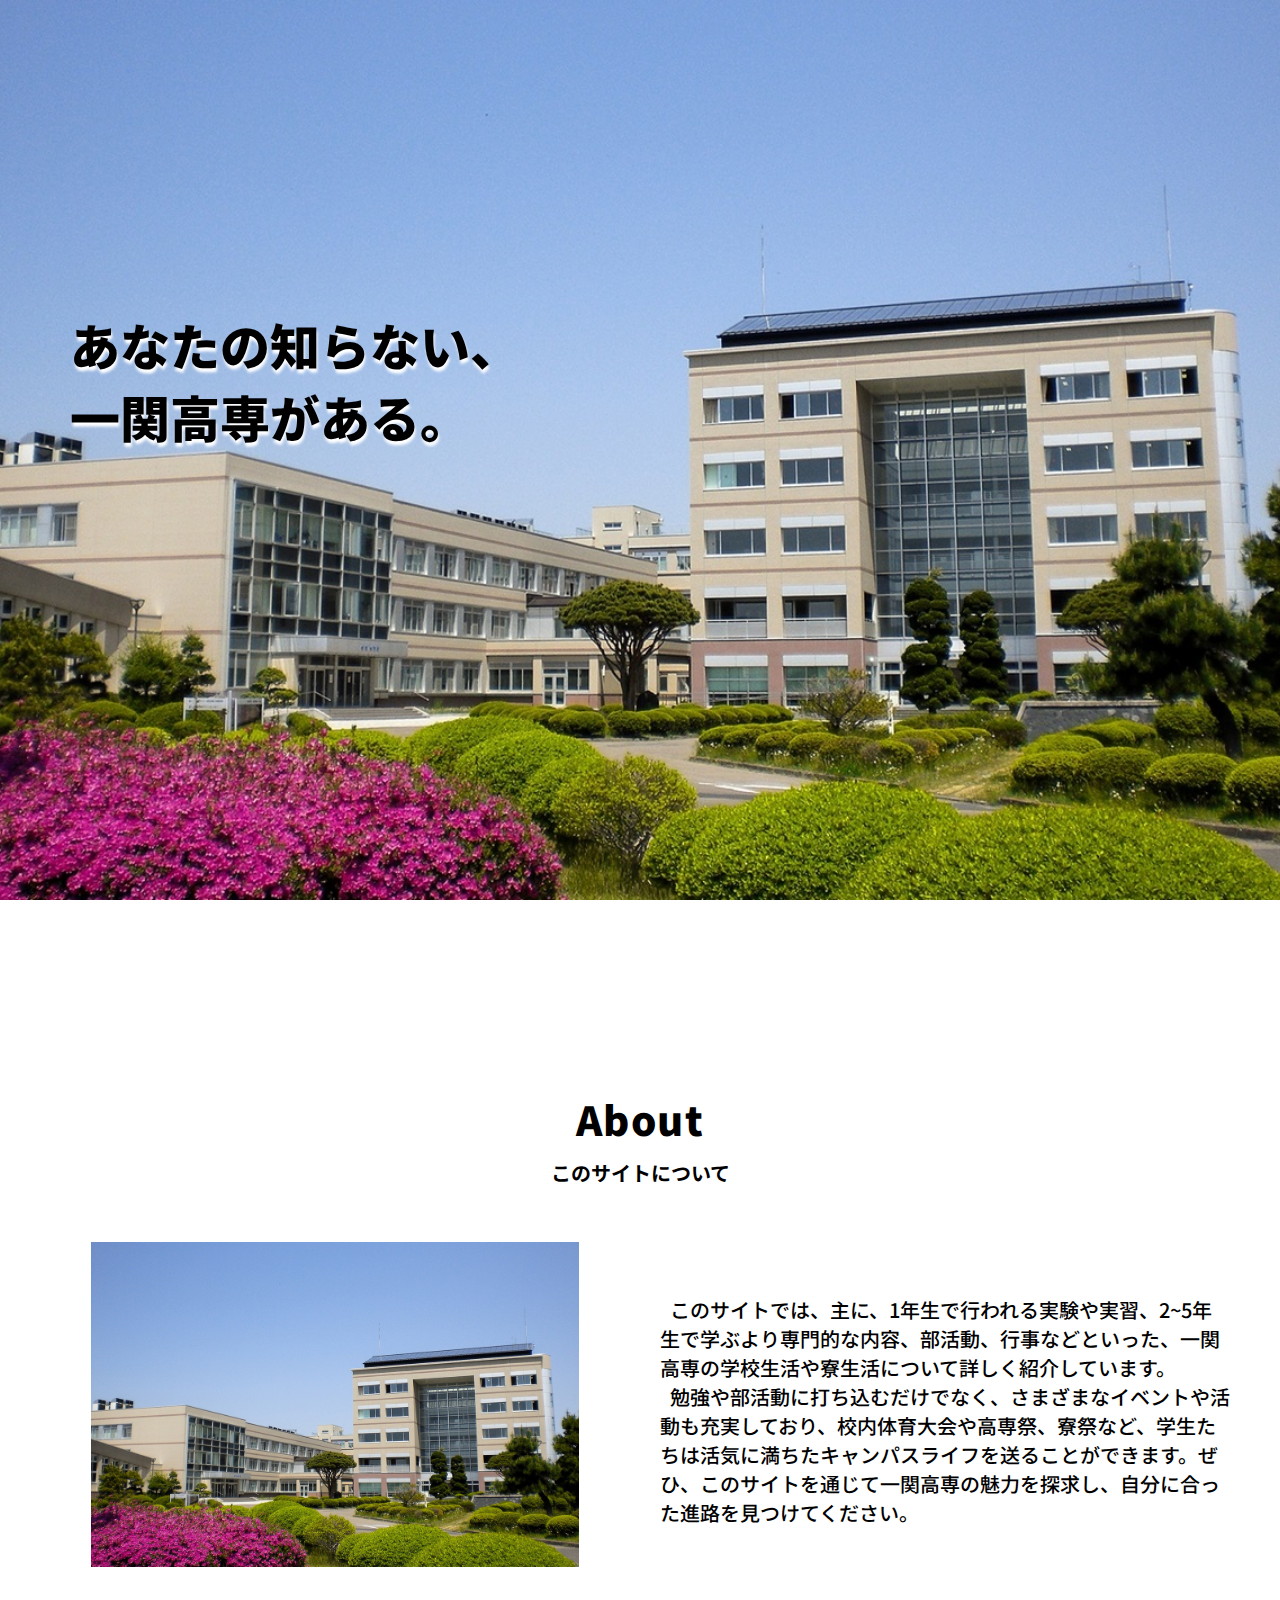
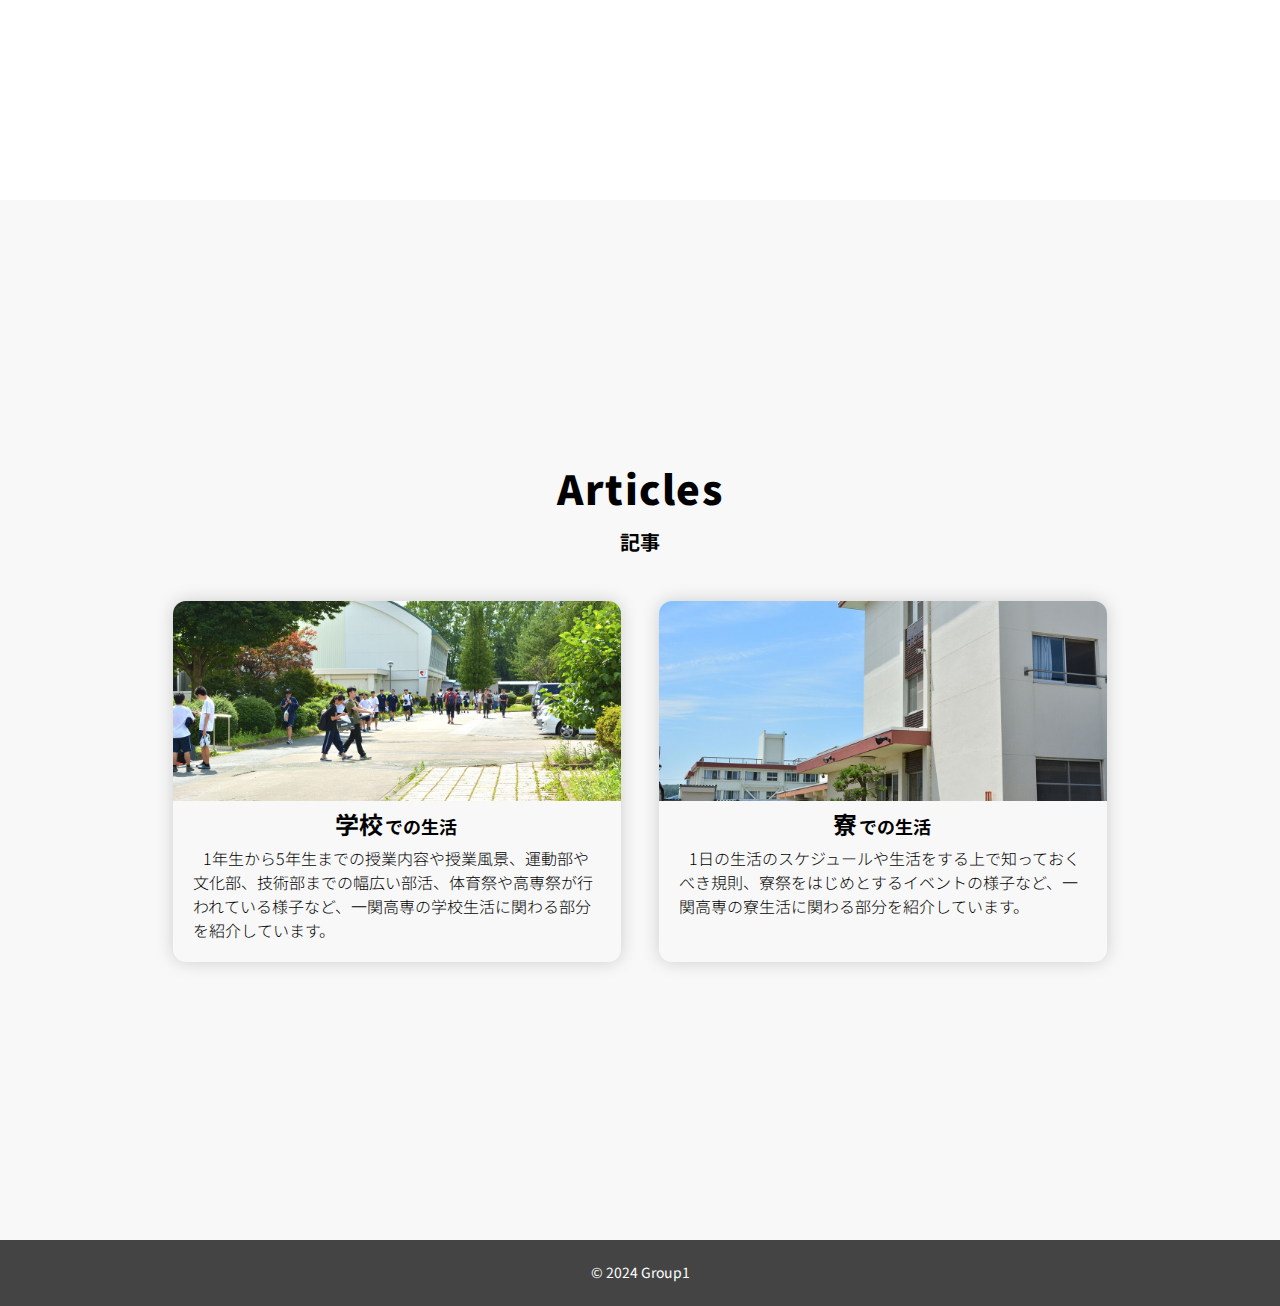
==== commit eb03f67b: "almost done the all page!" ====
--- a/index.html
+++ b/index.html
@@ -33,9 +33,8 @@
                     <img src="./images/hero.jpg" alt="">
                 </div>
                 <div class="about-text">
-                    <p>このサイトでは、一関高専の学校生活や寮生活について詳しく紹介しています。高専で学ぶ専門科目は実践的な内容や問題解決能力を養うものばかりで、学生一人ひとりの成長を支援するため、先生方や学友との協力体制も整っています。</p>
-                    <p>学生生活は、学問に打ち込むだけでなく、さまざまなイベントや活動も充実しています。校内体育大会や高専祭、寮祭など、学生たちは活気に満ちたキャンパスライフを送ることができます。</p>
-                    <p>進学を検討している方々にとって貴重な情報源となるでしょう。ぜひ、このサイトを通じて一関高専の魅力を探求し、自分に合った進路を見つけてください。</p>
+                    <p>このサイトでは、主に、1年生で行われる実験や実習、2~5年生で学ぶより専門的な内容、部活動、行事などといった、一関高専の学校生活や寮生活について詳しく紹介しています。</p>
+                    <p>勉強や部活動に打ち込むだけでなく、さまざまなイベントや活動も充実しており、校内体育大会や高専祭、寮祭など、学生たちは活気に満ちたキャンパスライフを送ることができます。ぜひ、このサイトを通じて一関高専の魅力を探求し、自分に合った進路を見つけてください。</p>
                 </div>
             </div>
         </div>
